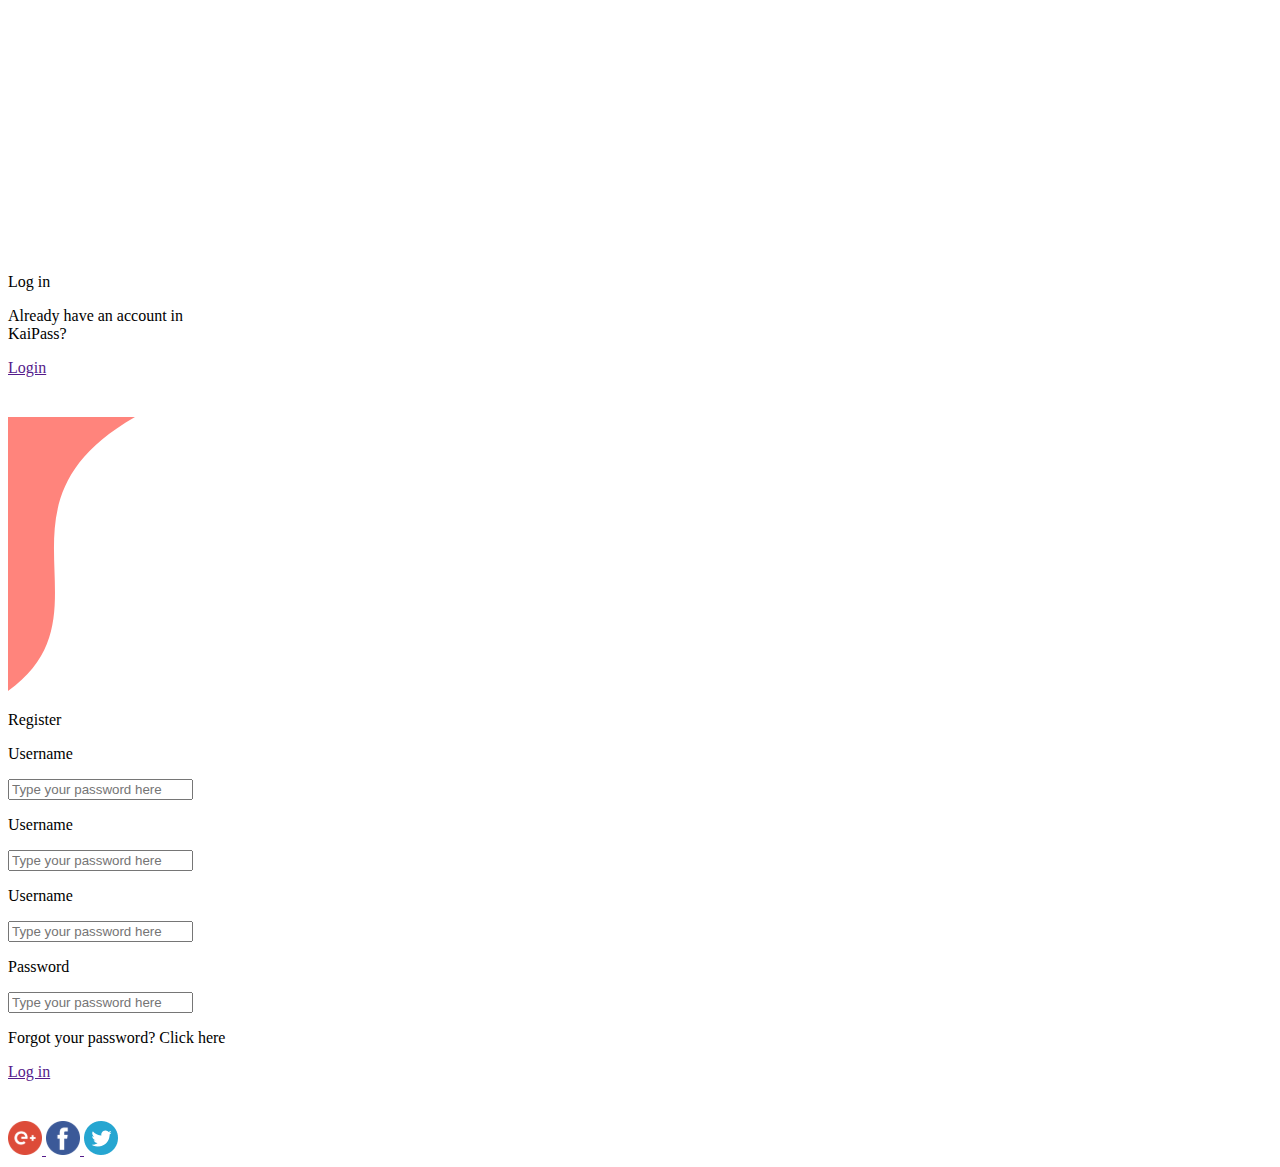
==== registration.html @ 546f4b6c "Add files via upload" ====
<!DOCTYPE html>
<html lang="en">
<head>
    <meta charset="UTF-8">
    <title>KaiPass - Registration</title>
    <link rel="stylesheet" href="../src/registration_style.css">
    <link href="https://fonts.googleapis.com/css2?family=Rubik:wght@400;500;700&display=swap" rel="stylesheet">
</head>
<body>
<div class="main-registration">
    <div class="register-container">

        <div class="register-container__left-box">
            <img src="images/svg/svg_wave_white_2.svg" alt="" class="register-container__svg-wave_pink">
            <div class="register-container__register-path-box">
                <div class="register-container__register-path-box_container">
                    <div class="register-container__register-path-box_second">
                        <p class="register-container__header-right">Log in</p>
                        <p class="register-container__under-header-right">Already have an account in<br> <span class="register-container__under-header_red">Kai</span>Pass?</p>
                    </div>
                    <a href="" class="register_container__log-in-button_right">
                        <div class="register-container__log-in-button-box_right">
                            <p class="register-container__log-in-button-box-text">Login</p>
                            <div class="register-container__log-in-button-box-img"><img src="images/svg/right-arrow.svg" alt="" class=""></div>
                        </div>
                    </a>
                </div>
            </div>
        </div>
        <div class="register-container__right-box">
            <img src="images/svg/svg_wave_pink_2.svg" alt="" class="register-container__svg-wave_white">
            <div class="register-container__login-box">
                <p class="register-container__header">Register</p>

                <div class="register-container__input-block">
                    <p class="register-container__input-header">Username</p>
                    <div class="register-container__input-box">
                        <input placeholder="Type your password here" type="username" name="name" autocomplete="off" required>
                    </div>
                </div>
                <div class="register-container__input-block">
                    <p class="register-container__input-header">Username</p>
                    <div class="register-container__input-box">
                        <input placeholder="Type your password here" type="username" name="name" autocomplete="off" required>
                    </div>
                </div>
                <div class="register-container__input-block">
                    <p class="register-container__input-header">Username</p>
                    <div class="register-container__input-box">
                        <input placeholder="Type your password here" type="username" name="name" autocomplete="off" required>
                    </div>
                </div>
                <div class="register-container__input-block">
                    <p class="register-container__input-header">Password</p>
                    <div class="register-container__input-box">
                        <input placeholder="Type your password here" type="password" name="name" autocomplete="off" required>
                        <img src="../src/images/svg/eye-open.svg" alt="">
                </div>
                <p class="register_container__forgot-password">Forgot your password? Click here</p>
                <a href="" class="register_container__log-in-button">
                    <div class="register-container__log-in-button-box">
                        <p class="register-container__log-in-button-box-text">Log in</p>
                        <div class="register-container__log-in-button-box-img"><img src="images/svg/right-arrow.svg" alt="" class=""></div>
                    </div>
                </a>
                <div class="register-container__alternate-login-box">
                    <a href="" class="register_container__alternate-login_without-padding">
                        <img src="images/svg/google-plus%201.svg" alt="" class="register_container__alternate-login-item">
                    </a>
                    <a href="" class="register_container__alternate-login">
                        <img src="images/svg/facebook%201.svg" alt="" class="register_container__alternate-login-item">
                    </a>
                    <a href="" class="register_container__alternate-login">
                        <img src="images/svg/twitter%201.png" alt="" class="register_container__alternate-login-item">
                    </a>
                </div>
            </div>

        </div>
    </div>
</div>
</div>
</body>
</html>
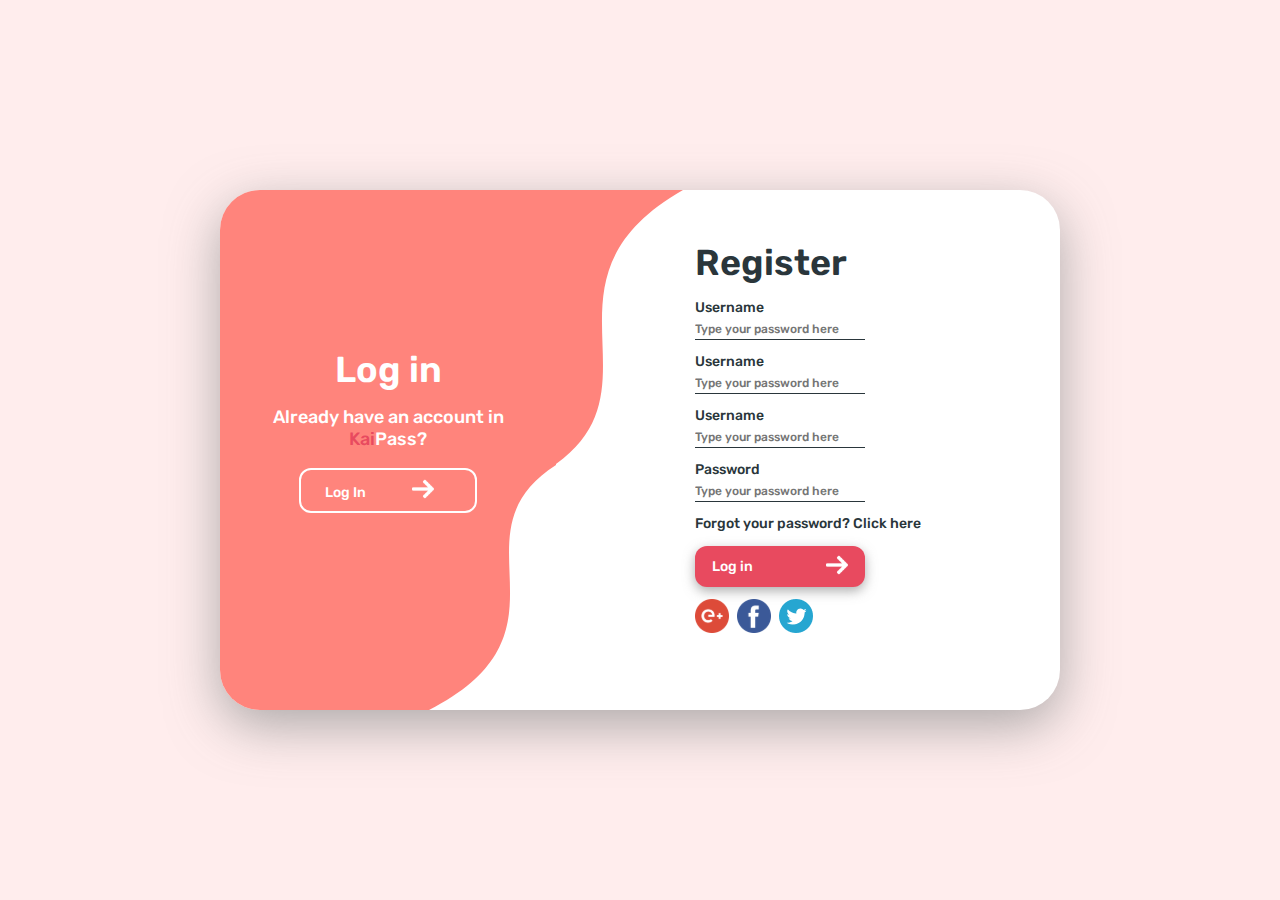
==== commit d5991503: "Add files via upload" ====
--- a/registration.html
+++ b/registration.html
@@ -3,11 +3,11 @@
 <head>
     <meta charset="UTF-8">
     <title>KaiPass - Registration</title>
-    <link rel="stylesheet" href="../src/registration_style.css">
+    <link rel="stylesheet" href="CSS/registration_style.css">
     <link href="https://fonts.googleapis.com/css2?family=Rubik:wght@400;500;700&display=swap" rel="stylesheet">
 </head>
 <body>
-<div class="main-registration">
+<div class="main">
     <div class="register-container">
 
         <div class="register-container__left-box">
@@ -18,9 +18,9 @@
                         <p class="register-container__header-right">Log in</p>
                         <p class="register-container__under-header-right">Already have an account in<br> <span class="register-container__under-header_red">Kai</span>Pass?</p>
                     </div>
-                    <a href="" class="register_container__log-in-button_right">
+                    <a href="index.html" class="register_container__log-in-button_right">
                         <div class="register-container__log-in-button-box_right">
-                            <p class="register-container__log-in-button-box-text">Login</p>
+                            <p class="register-container__log-in-button-box-text">Log In</p>
                             <div class="register-container__log-in-button-box-img"><img src="images/svg/right-arrow.svg" alt="" class=""></div>
                         </div>
                     </a>
@@ -57,7 +57,7 @@
                         <img src="../src/images/svg/eye-open.svg" alt="">
                 </div>
                 <p class="register_container__forgot-password">Forgot your password? Click here</p>
-                <a href="" class="register_container__log-in-button">
+                <a href="main.html" class="register_container__log-in-button">
                     <div class="register-container__log-in-button-box">
                         <p class="register-container__log-in-button-box-text">Log in</p>
                         <div class="register-container__log-in-button-box-img"><img src="images/svg/right-arrow.svg" alt="" class=""></div>
@@ -81,4 +81,4 @@
 </div>
 </div>
 </body>
-</html>+</html>
--- a/CSS/registration_style.css
+++ b/CSS/registration_style.css
@@ -0,0 +1,184 @@
+body{
+    margin: 0;
+    font-family: 'Rubik', sans-serif;
+    font-weight: 500;
+    color: #2A363B;
+    font-size: 14px;
+
+}
+a{
+    color: #FFFFFF;
+    text-decoration: none;
+}
+.main{
+    width: 100%;
+    display: flex;
+    background-color:#FFEDED;
+    height: 100vh;
+}
+.register-container{
+    width: 840px;
+    height: 520px;
+    border-radius: 40px;
+    background-color: #FFFFFF;
+    -webkit-box-shadow: 0px 16px 52px 0px rgba(148,148,148,0.77);
+    -moz-box-shadow: 0px 16px 52px 0px rgba(148,148,148,0.77);
+    box-shadow: 0px 16px 52px 0px rgba(148,148,148,0.77);
+    align-self: center;
+    margin:0 auto;
+    display: flex;
+
+}
+.register-container__right-box{
+    height: 100%;
+    width: 60%;
+    border-top-right-radius: 40px;
+    border-bottom-right-radius: 40px;
+    position: relative;
+    display: flex;
+    justify-content: space-around;
+
+}
+.register-container__left-box{
+    background-color:#FF847C;
+    height: 100%;
+    width: 40%;
+    display: flex;
+    z-index: 0;
+    position: relative;
+    justify-content: space-around;
+    border-top-left-radius: 40px;
+    border-bottom-left-radius: 40px;
+
+
+}
+.register-container__login-box{
+    align-self: center;
+
+}
+.register-container__svg-wave_pink{
+    position: absolute;
+    z-index: 1;
+    bottom: 0;
+    right: 0;
+    display: flex;
+
+}
+.register-container__under-header_red{
+    color:#E84A5F;
+}
+.register-container__under-header{
+    font-size: 18px;
+}
+.register-container__header{
+    font-size: 36px;
+    line-height: 0px;
+    font-weight: 600;
+    margin-top: 0;
+}
+.register-container__input-box{
+    width: 75%;
+    height: 20px;
+}
+.register-container__input-box input{
+    width: 100%;
+    height: 100%;
+    border:none;
+    border-bottom: 1px solid #2A363B;
+    padding: 0;
+    outline:none ;
+    font-family: 'Rubik', sans-serif;
+    font-weight: 500;
+    font-size: 12px;
+
+}
+
+.register-container__input-box input:focus{
+    outline:none ;
+}
+:focus::-webkit-input-placeholder {
+    color: transparent;
+    transition:0.3s;
+}
+.register-container__log-in-button-box{
+    background-color: #E84A5F;
+    width: 75%;
+    height: 41px;
+    border-radius:12px;
+    -webkit-box-shadow: 0px 4px 12px 0px rgba(148,148,148,0.77);
+    -moz-box-shadow: 0px 4px 12px 0px rgba(148,148,148,0.77);
+    box-shadow: 0px 4px 12px 0px rgba(148,148,148,0.77);
+    display: flex;
+    justify-content: space-between;
+}
+.register-container__log-in-button-box p{
+    margin-left: 10%;
+    align-self: center;
+    justify-self: flex-start;
+}
+.register-container__log-in-button-box-img{
+    align-self: center;
+    margin-right: 10%;
+}
+.register-container__alternate-login-box{
+    margin-top: 12px;
+}
+.register_container__alternate-login{
+    padding-left: 5px;
+}
+.register-container__under-header-right{
+    color: white;
+    font-size: 18px;
+    align-self: center;
+    text-align: center;
+}
+.register-container__header-right{
+    color: #FFFFFF;
+    font-size: 36px;
+    line-height: 0px;
+    font-weight: 600;
+    margin-top: 0;
+    align-self: center;
+    text-align: center;
+}
+.register-container__svg-wave_white{
+    position: absolute;
+    z-index: 0;
+}
+.register-container__register-path-box{
+    display: flex;
+    width: 100%;
+    justify-content: center;
+}
+.register-container__register-path-box_second{
+    align-self: flex-end;
+}
+.register_container__log-in-button_right{
+    width: 50%;
+    height: 41px;
+}
+.register-container__log-in-button-box_right{
+    width: 75%;
+    height: 41px;
+    display: flex;
+    justify-content: space-around;
+    border-radius:12px;
+    border: 2px solid #FFFFFF;
+    margin: 0 auto;
+}.register-container__register-path-box_container{
+     margin-top:180px;
+ }
+ .register-container__svg-wave_white{
+     position: absolute;
+     top: 0;
+     left: 0;
+ }
+ .register-container__input-header{
+     margin-bottom: 3px;
+ }
+ .register-container__input-box img{
+     position: relative;
+     top: -20px;
+     left:150px;
+
+ }